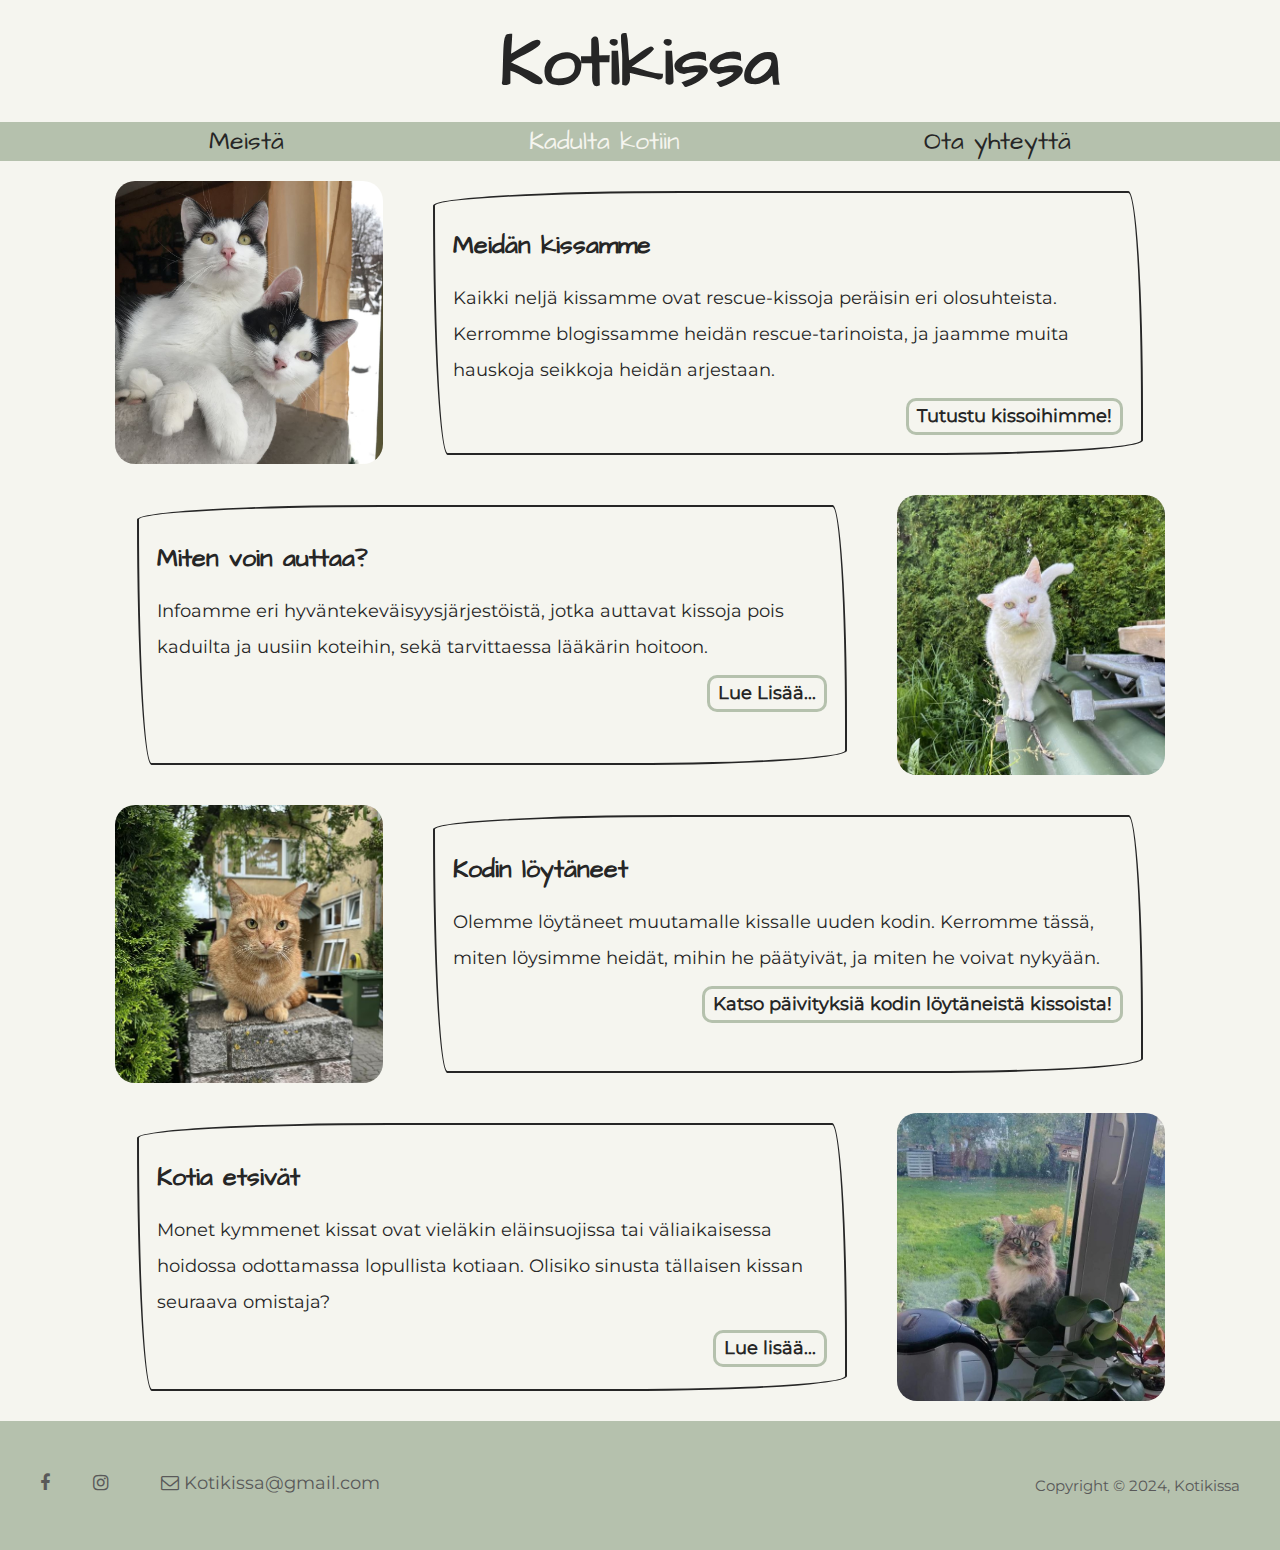
==== palvelut.html @ 1812212d "aaaaaaa" ====
<!DOCTYPE html>
<html lang="en">
<head>
    <meta charset="UTF-8">
    <meta name="viewport" content="width=device-width, initial-scale=1.0">
    <title>Kotikissa</title>
    <meta name="robots" content="noindex">
    <meta name="googlebot" content="noindex">
    <link rel="stylesheet" href="tyyli.css">
    <link rel="stylesheet" href="https://cdnjs.cloudflare.com/ajax/libs/font-awesome/4.7.0/css/font-awesome.min.css">
</head>
<body>

<header> 
    <h1><a href="index.html">Kotikissa</a></h1>
    <nav>
        <a href="index.html">Meistä</a>
        <a href="palvelut.html" id="valittu">Kadulta kotiin</a>
        <a href="yhteys.html">Ota yhteyttä</a>
    </nav>
</header>

<div class = "grid-contpalvelu" id = "palvelutsivu">
    
        <div class="grid-palvelukuva1">
            <figure>
                <img id="palvelusivu1" src = "sivustokuvat/2lehma.JPG" alt="Kaksi mustavalkoista kissaa, toinen toisen päällä, katsomassa eteenpäin, taustalla ikkuna sekä oranssit verho ja tapetti." >
            </figure>
            
        </div>

        <div class="grid-palveluteksti1">
            <h2>Meidän kissamme</h2>
            <p class="palveluteksti"> 
                Kaikki neljä kissamme ovat rescue-kissoja peräisin eri olosuhteista. Kerromme blogissamme heidän rescue-tarinoista, ja jaamme muita hauskoja seikkoja heidän arjestaan.
            </p>
            <a href = "javascript:void(0);" class = "luelisaa"> Tutustu kissoihimme! </a>
        </div>

        <div class="grid-palvelukuva2">
            <figure>
                <img id="palvelusivu2" src = "sivustokuvat/aadu.JPG" alt="Valkoinen kissa seisomassa ulkona aaltopeltien päällä ja katsomassa kameraan, taustana vihreä pensasaita." >
            </figure>
        </div>

        <div class="grid-palveluteksti2">
            <h2>Miten voin auttaa?</h2>
            <p class="palveluteksti">
                Infoamme eri hyväntekeväisyysjärjestöistä, jotka auttavat kissoja pois kaduilta ja uusiin koteihin, sekä tarvittaessa lääkärin hoitoon.
            </p>
            <a href = "javascript:void(0);" class = "luelisaa"> Lue Lisää... </a>
        </div>

        <div class="grid-palvelukuva3">
            <figure>
                <img id="palvelusivu3" src = "sivustokuvat/iips.JPG" alt="Oranssi kissa istumassa kivipylvään päällä pensasaidan vieressä, taustalla beige talo ja puun oksia." >
            </figure>
        </div>

        <div class="grid-palveluteksti3">
            <h2>Kodin löytäneet</h2>
            <p class="palveluteksti"> 
                Olemme löytäneet muutamalle kissalle uuden kodin. Kerromme tässä, miten löysimme heidät, mihin he päätyivät, ja miten he voivat nykyään.
            </p>
            <a href = "javascript:void(0);" class = "luelisaa"> Katso päivityksiä kodin löytäneistä kissoista! </a>
        </div>

        <div class="grid-palvelukuva4">
            <figure>
                <img id="palvelusivu4" src = "sivustokuvat/garaazi.JPG" alt="Pörröinen ruskea-harmaa kissa katsomassa ulkoa sisäänpäin ikkunan läpi, taustalla nurmikkoa ja puita. Ikkunan edessä vedenkeitin ja huonekasvi." >
                <figcaption></figcaption>
            </figure>
        </div>

        <div class="grid-palveluteksti4">
            <h2>Kotia etsivät</h2>
            <p class="palveluteksti"> 
                Monet kymmenet kissat ovat vieläkin eläinsuojissa tai väliaikaisessa hoidossa odottamassa lopullista kotiaan. Olisiko sinusta tällaisen kissan seuraava omistaja?
            </p>
            <a href = "javascript:void(0);" class = "luelisaa"> Lue lisää... </a>
        </div>

</div>

<footer>
    <div class = left1>
        <a href="https://www.facebook.com/"><i class="fa fa-facebook"></i></a>
        <a href="https://www.instagram.com/"><i class="fa fa-instagram"></i></a>
        
    </div>
    <div class = left2>
        <a href="mailto:kotikissa@gmail.com"><i class="fa fa-envelope-o"> <span class="gmailteksti"> Kotikissa@gmail.com</span></i></a>
    </div>
    <div class = right1>
        <p id="footerteksti">Copyright &copy; 2024, Kotikissa</p>
    </div>
</footer>

</body>
</html>
---- tyyli.css ----
/* BODY, OTSIKOT, FONTIT */

@font-face {
    font-family: otsikot;
    src: url(ArchitectsDaughter-Regular.ttf);
}
@font-face {
    font-family: leipäteksti;
    src: url(static/Montserrat-Regular.ttf);
}

body {
    font-family: leipäteksti, sans-serif;
    font-size: 18px;
    margin: 0px;
    color: #262626;
    background: #F5F5EF;
}

h1 {
    font-family: otsikot, sans-serif;
    font-size: 70px;
    padding-bottom: 10px;
    margin: 0px;
}

h1 a {
    color: #262626;
    text-decoration: none;
}

h2 {
    font-family: 'otsikot', sans-serif;
    font-size: 25px;
}


/* HEADER */ 

header {
    text-align: center;
    padding-top: 15px;
}
    
/* NAV bar */

nav {
    background: #B5C1AD;
    display: flex;
    justify-content: center;
    
}

nav a {
    background: #B5C1AD;
    font-family: otsikot, sans-serif;
    font-size: 25px;
    color: #262626;
    text-decoration: none;
    padding-bottom: 2px;
    padding-top: 2px;
    
}

nav a:hover {
    background: #F5F5EF;
   

}

#valittu:hover {
    color: #262626;
}

#valittu {
    color: #F5F5EF; 
     
}

/* FIGURE */

figure {
    margin: 0px;
    
}


/* GRID - index.html */

.grid-teksti1 { 
    grid-area: g1;
    padding: 25px;
    text-align: center;
   
    width:70%;
    margin:4% auto;
    border-radius: 255px 15px 225px 15px/15px 225px 15px 255px;
    padding:1em;
    line-height:1.5em;
    background:#F5F5EF;
    border:solid 2px #262626;
}

.grid-teksti2 { 
    grid-area: g2;
    padding: 25px;
    text-align: center;
    display:inline-block;
    width:70%;
    margin:4% auto;
    border-radius: 255px 15px 225px 15px/15px 225px 15px 255px;
    padding:1em;
    line-height:1.5em;
    background:#F5F5EF;
    border:solid 2px #262626;
}

.grid-kuva1 { grid-area: g3; }
.grid-kuva2 { grid-area: g4; }

.grid-container {
    display: grid;
    column-gap: 0px;
    row-gap: 0px;
    padding: 0px;
}

.paateksti {
    margin-bottom: 0px;
    line-height: 2;
}


/* GRID - palvelut.html */

.grid-contpalvelu {
    display: grid;
    column-gap: 10px;
    row-gap: 10px;
    padding: 10px;
}

.grid-palvelukuva1 { grid-area: gp1; }
.grid-palvelukuva2 { grid-area: gp2; }
.grid-palvelukuva3 { grid-area: gp3; }
.grid-palvelukuva4 { grid-area: gp4; }

.grid-palveluteksti1 {
    grid-area: gp5;
    padding: 25px;
    border-radius: 255px 15px 225px 15px/15px 225px 15px 255px;
    padding:1em;
    line-height:1.5em;
    background:#F5F5EF;
    border:solid 2px #262626;

}

.grid-palveluteksti2 {
    grid-area: gp6;
    padding: 25px;
    text-align: left;
    border-radius: 255px 15px 225px 15px/15px 225px 15px 255px;
    padding:1em;
    line-height:1.5em;
    background:#F5F5EF;
    border:solid 2px #262626;
}

.grid-palveluteksti3 {
    grid-area: gp7;
    padding: 25px;
    border-radius: 255px 15px 225px 15px/15px 225px 15px 255px;
    padding:1em;
    line-height:1.5em;
    background:#F5F5EF;
    border:solid 2px #262626;
}

.grid-palveluteksti4 {
    grid-area: gp8;
    padding: 25px;
    text-align: left;
    border-radius: 255px 15px 225px 15px/15px 225px 15px 255px;
    padding:1em;
    line-height:1.5em;
    background:#F5F5EF;
    border:solid 2px #262626;
}

.palveluteksti {
    margin-bottom: 0px;
    line-height: 2;
} 


  /* ASETTELU - yhteys.html */


.yhteyssivusisalto {
    border-radius: 255px 15px 225px 15px/15px 225px 15px 255px;
    padding: 50px;
    padding-top: 25px;
    line-height: 1.5em;
    background: #F5F5EF;
    border: solid 2px #262626;
    text-align: center;
    line-height: 2;

}

.yhteystietolinkki {
    color: #76991F;
    font-weight: bold;
    text-decoration: none;
}

.yhteystietolinkki:hover {
    text-decoration: underline;
}
  

/* CTA (etusivu ja palvelutsivu) */

.tutustupalveluun {
    color: #262626;
    font-weight: bold;
    text-decoration: none;
    display: inline-block;
    background: #F5F5EF;
    padding: 8px;
    padding-bottom: 2px;
    padding-top: 2px;
    margin-top: 10px;
    border: 3px solid;
    border-radius: 10px;
    border-color: #B5C1AD;
}

.tutustupalveluun:hover {
    box-shadow: 0px 0px 5px 0px #7f7f7f;
}

.luelisaa {
    margin-top: 10px;
    color: #262626;
    font-weight: bold;
    text-decoration: none;
    background: #F5F5EF;
    padding: 8px;
    padding-bottom: 2px;
    padding-top: 2px;
    border: 3px solid;
    border-radius: 10px;
    border-color: #B5C1AD;
    float: right;
}

.luelisaa:hover {
    box-shadow: 0px 0px 5px 0px #7f7f7f;
}


 /* FOOTER */

 footer {
    background-color: #B5C1AD;
    margin-bottom: 0px;
    padding: 20px;
    display: flex;

    
}

#footerteksti {
    text-align: right;
    padding: 20px;
    color: #595959;
    font-size: 15px;
}


 /* ICONS - footer */

.fa {
    color: #595959;
    padding: 10px;
    width: 20px;
    text-align: center;
    text-decoration: none;
    margin: 5px 5px;
    border-radius: 10%;
}
  
.fa:hover {
    opacity: 0.4;
}
  
.fa-facebook {
    color: #595959;

}

.fa-instagram {
    color: #595959;
    
}

.gmailteksti {
    font-family: leipäteksti, sans-serif;
}

.fa-envelope-o {
    color: #595959;
    width: 230px;
}


  /* MOBIILIKOKO */

  @media (max-width: 600px) {

    nav {
        flex-direction: column;
        text-align: center;
    }


    #paasivu {
        grid-template-columns: 1fr;
        grid-template-areas:
            'g3'
            'g1'
            'g4'
            'g2';
        margin-bottom: 0px;
    }

    #etusivueka {
        width: 100%;
        height: auto;
        margin: 0px;
    }
    
    #etusivutoka {
        width: 60%;
        height: auto;
        display: block;
        margin: 0 auto;
     
    }

    #palvelutsivu {
        grid-template-columns: 1fr;
        grid-template-areas:
        'gp1'
        'gp5'
        'gp2'
        'gp6'
        'gp3'
        'gp7'
        'gp4'
        'gp8';
        margin-bottom: 0px;
    }

    #palvelusivu1 {
        width: 60%;
        height: auto;
        display: block;
        margin: 0 auto;
        border-radius:30px;
    }
    #palvelusivu2 {
        width: 60%;
        height: auto;
        display: block;
        margin: 0 auto;
        border-radius:30px;
    }
    #palvelusivu3 {
        width: 60%;
        height: auto;
        display: block;
        margin: 0 auto;
        border-radius:30px;
    }
    #palvelusivu4 {
        width: 60%;
        height: auto;
        display: block;
        margin: 0 auto;
        border-radius:30px;
    }

    .grid-palveluteksti1 {
        display: block;
        margin: 0 auto;
        width: 70%;
    }

    .grid-palveluteksti2 {
        display: block;
        margin: 0 auto;
        width: 70%;
    }

    .grid-palveluteksti3 {
        display: block;
        margin: 0 auto;
        width: 70%;
    }

    .grid-palveluteksti4 {
        display: block;
        margin: 0 auto;
        width: 70%;
    }

    .yhteyssivusisalto {
        margin: 6%;
    }

    footer {
        flex-direction: column;
        align-items: center;
    }

    .fa {
        margin-top: 25px;
    }

  }

  /* TABLETTIKOKO */

  @media screen and (min-width: 600px) {

    nav {
        flex-direction: column;
    }

    #paasivu {
        grid-template-columns: 1fr;
        grid-template-areas:
            'g3'
            'g1'
            'g4'
            'g2';
        margin-bottom: 0px;
    }

    #etusivueka {
        width: 100%;
        height: auto;
        margin: 0px;
    
    }
    
    #etusivutoka {
        width: 40%;
        height: auto;
        display: block;
        margin: 0 auto;
    }


    #palvelutsivu {
        grid-template-columns: 1fr;
        grid-template-areas:
        'gp1'
        'gp5'
        'gp2'
        'gp6'
        'gp3'
        'gp7'
        'gp4'
        'gp8';
        margin-bottom: 0px;     
    }

    #palvelusivu1 {
        width: 30%;
        height: auto;
        display: block;
        margin: 0 auto;
        border-radius:30px;
    }
    #palvelusivu2 {
        width: 30%;
        height: auto;
        display: block;
        margin: 0 auto;
        border-radius:30px;
    }
    #palvelusivu3 {
        width: 30%;
        height: auto;
        display: block;
        margin: 0 auto;
        border-radius:30px;
    }
    #palvelusivu4 {
        width: 30%;
        height: auto;
        display: block;
        margin: 0 auto;
        border-radius:30px;
    }

    .grid-palveluteksti1 {
        display: block;
        margin: 0 auto;
        width: 60%;
    }

    .grid-palveluteksti2 {
        display: block;
        margin: 0 auto;
        width: 60%;
    }

    .grid-palveluteksti3 {
        display: block;
        margin: 0 auto;
        width: 60%;
    }

    .grid-palveluteksti4 {
        display: block;
        margin: 0 auto;
        width: 60%;
    }

    .yhteyssivusisalto {
        margin: 6%;
    }

    footer {
        flex-direction: column;
        align-items: center;
    }

    .fa {
        margin-top: 25px;
    }

  
  }

  /* KONEKOKO */

  @media screen and (min-width: 1200px) {

    nav {
        flex-direction: row;
    }

    nav a {
        padding-left: 20px;
        padding-right: 20px;
        margin-left: 8%;
        margin-right: 8%;
        
    }

    #paasivu {
        grid-template-columns: 2fr 1fr;
        grid-template-areas:
            'g3 g1'
            'g2 g4';
        margin-bottom: 0px;
    }

    #etusivueka {
        width: 100%;
        height: auto;
        margin: 0px;
    
    }
    
    #etusivutoka {
        width: 100%;
        height: auto;
        margin: 0px;
    }

    #palvelutsivu {
        grid-template-columns: 1fr 1fr 1fr;
        grid-template-areas:
        'gp1 gp5 gp5'
        'gp6 gp6 gp2'
        'gp3 gp7 gp7'
        'gp8 gp8 gp4';
        margin-bottom: 0px;
    }

    #palvelusivu1 {
        width: 65%;
        height: auto;
        padding: 10px;
        float: right;
        margin-right: 30px;
        border-radius:30px;
    }

    #palvelusivu2 {
        width: 65%;
        height: auto;
        padding: 10px;
        float: left;
        margin-left: 30px;
        border-radius:30px;
    }

    #palvelusivu3 {
        width: 65%;
        height: auto;
        padding: 10px;
        float: right;
        margin-right: 30px;
        border-radius:30px;
    }

    #palvelusivu4 {
        width: 65%;
        height: auto;
        padding: 10px;
        float: left;
        margin-left: 30px;
        border-radius:30px;
    }

    .grid-palveluteksti1 {
        width: 80%;
        margin-left: 0px;
        margin-top: 20px;
        margin-bottom: 20px;
    }

    .grid-palveluteksti2 {
        width: 80%;
        margin-right: 0px;
        margin-left: auto;
        margin-top: 20px;
        margin-bottom: 20px;
    }
    
    .grid-palveluteksti3 {
        width: 80%;
        margin-left: 0px;
        margin-top: 20px;
        margin-bottom: 20px;
    }
    
    .grid-palveluteksti4 {
        width: 80%;
        margin-right: 0px;
        margin-left: auto;
        margin-top: 20px;
        margin-bottom: 20px;
    }

    .yhteyssivusisalto {
        margin: 3%;
    }

    footer {
        flex-direction: row;
        justify-content: space-between;
    }

    .fa {
        margin-top: 0px;
    }

    .left1, .left2 {
        margin-right: 15px;
    }
    .right1 {
        margin-left: auto;
    }
  }
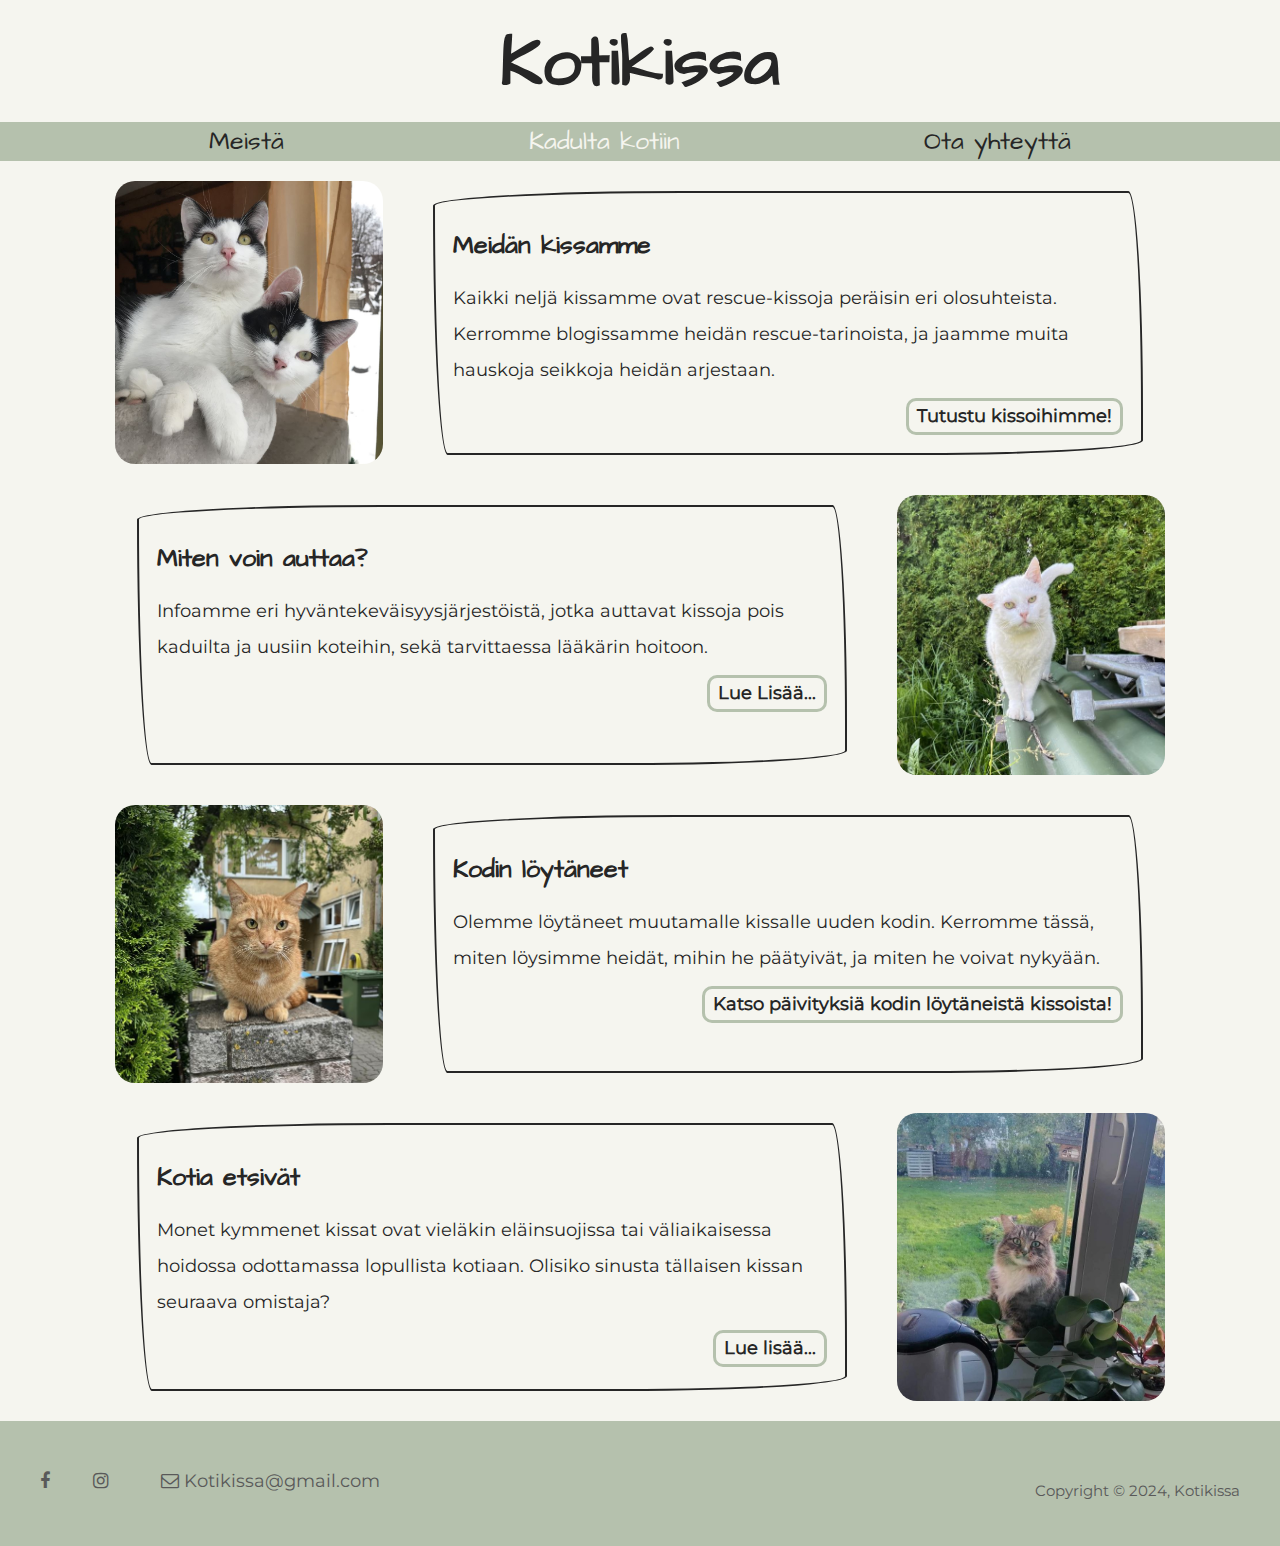
==== commit 578dc380: "mm" ====
--- a/palvelut.html
+++ b/palvelut.html
@@ -24,14 +24,14 @@
     
         <div class="grid-palvelukuva1">
             <figure>
-                <img id="palvelusivu1" src = "sivustokuvat/2lehma.JPG" alt="Kaksi mustavalkoista kissaa, toinen toisen päällä, katsomassa eteenpäin, taustalla ikkuna sekä oranssit verho ja tapetti." >
+                <img id="palvelusivu-kuva1" src = "sivustokuvat/2lehma.JPG" alt="Kaksi mustavalkoista kissaa, toinen toisen päällä, katsomassa eteenpäin, taustalla ikkuna sekä oranssit verho ja tapetti." >
             </figure>
             
         </div>
 
         <div class="grid-palveluteksti1">
             <h2>Meidän kissamme</h2>
-            <p class="palveluteksti"> 
+            <p> 
                 Kaikki neljä kissamme ovat rescue-kissoja peräisin eri olosuhteista. Kerromme blogissamme heidän rescue-tarinoista, ja jaamme muita hauskoja seikkoja heidän arjestaan.
             </p>
             <a href = "javascript:void(0);" class = "luelisaa"> Tutustu kissoihimme! </a>
@@ -39,13 +39,13 @@
 
         <div class="grid-palvelukuva2">
             <figure>
-                <img id="palvelusivu2" src = "sivustokuvat/aadu.JPG" alt="Valkoinen kissa seisomassa ulkona aaltopeltien päällä ja katsomassa kameraan, taustana vihreä pensasaita." >
+                <img id="palvelusivu-kuva2" src = "sivustokuvat/aadu.JPG" alt="Valkoinen kissa seisomassa ulkona aaltopeltien päällä ja katsomassa kameraan, taustana vihreä pensasaita." >
             </figure>
         </div>
 
         <div class="grid-palveluteksti2">
             <h2>Miten voin auttaa?</h2>
-            <p class="palveluteksti">
+            <p>
                 Infoamme eri hyväntekeväisyysjärjestöistä, jotka auttavat kissoja pois kaduilta ja uusiin koteihin, sekä tarvittaessa lääkärin hoitoon.
             </p>
             <a href = "javascript:void(0);" class = "luelisaa"> Lue Lisää... </a>
@@ -53,13 +53,13 @@
 
         <div class="grid-palvelukuva3">
             <figure>
-                <img id="palvelusivu3" src = "sivustokuvat/iips.JPG" alt="Oranssi kissa istumassa kivipylvään päällä pensasaidan vieressä, taustalla beige talo ja puun oksia." >
+                <img id="palvelusivu-kuva3" src = "sivustokuvat/iips.JPG" alt="Oranssi kissa istumassa kivipylvään päällä pensasaidan vieressä, taustalla beige talo ja puun oksia." >
             </figure>
         </div>
 
         <div class="grid-palveluteksti3">
             <h2>Kodin löytäneet</h2>
-            <p class="palveluteksti"> 
+            <p> 
                 Olemme löytäneet muutamalle kissalle uuden kodin. Kerromme tässä, miten löysimme heidät, mihin he päätyivät, ja miten he voivat nykyään.
             </p>
             <a href = "javascript:void(0);" class = "luelisaa"> Katso päivityksiä kodin löytäneistä kissoista! </a>
@@ -67,14 +67,13 @@
 
         <div class="grid-palvelukuva4">
             <figure>
-                <img id="palvelusivu4" src = "sivustokuvat/garaazi.JPG" alt="Pörröinen ruskea-harmaa kissa katsomassa ulkoa sisäänpäin ikkunan läpi, taustalla nurmikkoa ja puita. Ikkunan edessä vedenkeitin ja huonekasvi." >
-                <figcaption></figcaption>
+                <img id="palvelusivu-kuva4" src = "sivustokuvat/garaazi.JPG" alt="Pörröinen ruskea-harmaa kissa katsomassa ulkoa sisäänpäin ikkunan läpi, taustalla nurmikkoa ja puita. Ikkunan edessä vedenkeitin ja huonekasvi." >
             </figure>
         </div>
 
         <div class="grid-palveluteksti4">
             <h2>Kotia etsivät</h2>
-            <p class="palveluteksti"> 
+            <p> 
                 Monet kymmenet kissat ovat vieläkin eläinsuojissa tai väliaikaisessa hoidossa odottamassa lopullista kotiaan. Olisiko sinusta tällaisen kissan seuraava omistaja?
             </p>
             <a href = "javascript:void(0);" class = "luelisaa"> Lue lisää... </a>
--- a/tyyli.css
+++ b/tyyli.css
@@ -1,6 +1,6 @@
 
 
-/* BODY, OTSIKOT, FONTIT */
+/* BODY, FONTIT, fonttikoot */
 
 @font-face {
     font-family: otsikot;
@@ -36,6 +36,11 @@
     font-size: 25px;
 }
 
+p {
+    margin-bottom: 0px;
+    line-height: 2;
+} 
+
 
 /* HEADER */ 
 
@@ -44,7 +49,7 @@
     padding-top: 15px;
 }
     
-/* NAV bar */
+/* NAV bar - päävalikko */
 
 nav {
     background: #B5C1AD;
@@ -89,33 +94,21 @@
 
 /* GRID - index.html */
 
-.grid-teksti1 { 
-    grid-area: g1;
+.grid-teksti1 { grid-area: g1; }
+.grid-teksti2 { grid-area: g2; }
+
+.grid-teksti1, .grid-teksti2 {
     padding: 25px;
     text-align: center;
-   
     width:70%;
     margin:4% auto;
     border-radius: 255px 15px 225px 15px/15px 225px 15px 255px;
     padding:1em;
     line-height:1.5em;
     background:#F5F5EF;
-    border:solid 2px #262626;
-}
-
-.grid-teksti2 { 
-    grid-area: g2;
-    padding: 25px;
-    text-align: center;
-    display:inline-block;
-    width:70%;
-    margin:4% auto;
-    border-radius: 255px 15px 225px 15px/15px 225px 15px 255px;
-    padding:1em;
-    line-height:1.5em;
-    background:#F5F5EF;
-    border:solid 2px #262626;
-}
+    border:solid 2px #262626;   
+}
+
 
 .grid-kuva1 { grid-area: g3; }
 .grid-kuva2 { grid-area: g4; }
@@ -125,11 +118,6 @@
     column-gap: 0px;
     row-gap: 0px;
     padding: 0px;
-}
-
-.paateksti {
-    margin-bottom: 0px;
-    line-height: 2;
 }
 
 
@@ -190,11 +178,6 @@
     border:solid 2px #262626;
 }
 
-.palveluteksti {
-    margin-bottom: 0px;
-    line-height: 2;
-} 
-
 
   /* ASETTELU - yhteys.html */
 
@@ -211,6 +194,9 @@
 
 }
 
+
+/* yhteys.html - linkit */
+
 .yhteystietolinkki {
     color: #76991F;
     font-weight: bold;
@@ -219,6 +205,10 @@
 
 .yhteystietolinkki:hover {
     text-decoration: underline;
+}
+
+.yhteystietolinkki:active {
+    color: #262626;
 }
   
 
@@ -243,6 +233,11 @@
     box-shadow: 0px 0px 5px 0px #7f7f7f;
 }
 
+.tutustupalveluun:active {
+    transform: translateY(2px);
+    box-shadow: none;
+}
+
 .luelisaa {
     margin-top: 10px;
     color: #262626;
@@ -262,6 +257,10 @@
     box-shadow: 0px 0px 5px 0px #7f7f7f;
 }
 
+.luelisaa:active{
+    transform: translateY(2px);
+    box-shadow: none;
+}
 
  /* FOOTER */
 
@@ -318,7 +317,7 @@
 }
 
 
-  /* MOBIILIKOKO */
+  /* ------ MOBIILIKOKO ------ */
 
   @media (max-width: 600px) {
 
@@ -327,8 +326,8 @@
         text-align: center;
     }
 
-
-    #paasivu {
+  /* MOBIILIKOKO - etusivun asettelu*/
+    #etusivu {
         grid-template-columns: 1fr;
         grid-template-areas:
             'g3'
@@ -338,20 +337,20 @@
         margin-bottom: 0px;
     }
 
-    #etusivueka {
+    #etusivukuva1 {
         width: 100%;
         height: auto;
         margin: 0px;
     }
     
-    #etusivutoka {
+    #etusivukuva2 {
         width: 60%;
         height: auto;
         display: block;
         margin: 0 auto;
-     
-    }
-
+    }
+
+  /* MOBIILIKOKO - palvelutsivun asettelu*/
     #palvelutsivu {
         grid-template-columns: 1fr;
         grid-template-areas:
@@ -366,63 +365,27 @@
         margin-bottom: 0px;
     }
 
-    #palvelusivu1 {
+    #palvelusivu-kuva1, #palvelusivu-kuva2, #palvelusivu-kuva3, #palvelusivu-kuva4 {
         width: 60%;
         height: auto;
         display: block;
         margin: 0 auto;
         border-radius:30px;
     }
-    #palvelusivu2 {
-        width: 60%;
-        height: auto;
-        display: block;
-        margin: 0 auto;
-        border-radius:30px;
-    }
-    #palvelusivu3 {
-        width: 60%;
-        height: auto;
-        display: block;
-        margin: 0 auto;
-        border-radius:30px;
-    }
-    #palvelusivu4 {
-        width: 60%;
-        height: auto;
-        display: block;
-        margin: 0 auto;
-        border-radius:30px;
-    }
-
-    .grid-palveluteksti1 {
+ 
+
+    .grid-palveluteksti1, .grid-palveluteksti2, .grid-palveluteksti3, .grid-palveluteksti4 {
         display: block;
         margin: 0 auto;
         width: 70%;
     }
 
-    .grid-palveluteksti2 {
-        display: block;
-        margin: 0 auto;
-        width: 70%;
-    }
-
-    .grid-palveluteksti3 {
-        display: block;
-        margin: 0 auto;
-        width: 70%;
-    }
-
-    .grid-palveluteksti4 {
-        display: block;
-        margin: 0 auto;
-        width: 70%;
-    }
-
+  /* MOBIILIKOKO - yhteystietosivu asettelu */
     .yhteyssivusisalto {
         margin: 6%;
     }
 
+  /* MOBIILIKOKO - footerin ja logojen asettelu */
     footer {
         flex-direction: column;
         align-items: center;
@@ -434,7 +397,8 @@
 
   }
 
-  /* TABLETTIKOKO */
+
+  /* ------ TABLETTIKOKO ------ */
 
   @media screen and (min-width: 600px) {
 
@@ -442,7 +406,8 @@
         flex-direction: column;
     }
 
-    #paasivu {
+  /* TABLETTIKOKO - etusivun asettelu */
+    #etusivu {
         grid-template-columns: 1fr;
         grid-template-areas:
             'g3'
@@ -452,21 +417,21 @@
         margin-bottom: 0px;
     }
 
-    #etusivueka {
+    #etusivukuva1 {
         width: 100%;
         height: auto;
         margin: 0px;
     
     }
     
-    #etusivutoka {
+    #etusivukuva2 {
         width: 40%;
         height: auto;
         display: block;
         margin: 0 auto;
     }
 
-
+  /* TABLETTIKOKO - palvelut sivun asettelu */
     #palvelutsivu {
         grid-template-columns: 1fr;
         grid-template-areas:
@@ -481,63 +446,26 @@
         margin-bottom: 0px;     
     }
 
-    #palvelusivu1 {
+    #palvelusivu-kuva1, #palvelusivu-kuva2, #palvelusivu-kuva3, #palvelusivu-kuva4 {
         width: 30%;
         height: auto;
         display: block;
         margin: 0 auto;
         border-radius:30px;
     }
-    #palvelusivu2 {
-        width: 30%;
-        height: auto;
-        display: block;
-        margin: 0 auto;
-        border-radius:30px;
-    }
-    #palvelusivu3 {
-        width: 30%;
-        height: auto;
-        display: block;
-        margin: 0 auto;
-        border-radius:30px;
-    }
-    #palvelusivu4 {
-        width: 30%;
-        height: auto;
-        display: block;
-        margin: 0 auto;
-        border-radius:30px;
-    }
-
-    .grid-palveluteksti1 {
+
+    .grid-palveluteksti1, .grid-palveluteksti2, .grid-palveluteksti3, .grid-palveluteksti4 {
         display: block;
         margin: 0 auto;
         width: 60%;
     }
 
-    .grid-palveluteksti2 {
-        display: block;
-        margin: 0 auto;
-        width: 60%;
-    }
-
-    .grid-palveluteksti3 {
-        display: block;
-        margin: 0 auto;
-        width: 60%;
-    }
-
-    .grid-palveluteksti4 {
-        display: block;
-        margin: 0 auto;
-        width: 60%;
-    }
-
+  /* TABLETTIKOKO - yhteystietosivu asettelu */
     .yhteyssivusisalto {
         margin: 6%;
     }
 
+  /* TABLETTIKOKO - footerin ja logojen asettelu */
     footer {
         flex-direction: column;
         align-items: center;
@@ -550,10 +478,11 @@
   
   }
 
-  /* KONEKOKO */
+  /* ------ KONEKOKO ------ */
 
   @media screen and (min-width: 1200px) {
 
+ /* KONEKOKO - Nav bar - päävalikko */
     nav {
         flex-direction: row;
     }
@@ -566,7 +495,8 @@
         
     }
 
-    #paasivu {
+  /* KONEKOKO - etusivun asettelu */
+    #etusivu {
         grid-template-columns: 2fr 1fr;
         grid-template-areas:
             'g3 g1'
@@ -574,19 +504,20 @@
         margin-bottom: 0px;
     }
 
-    #etusivueka {
+    #etusivukuva1 {
         width: 100%;
         height: auto;
         margin: 0px;
     
     }
     
-    #etusivutoka {
+    #etusivukuva2 {
         width: 100%;
         height: auto;
         margin: 0px;
     }
 
+  /* KONEKOKO - palvelutsivun asettelu */
     #palvelutsivu {
         grid-template-columns: 1fr 1fr 1fr;
         grid-template-areas:
@@ -597,7 +528,7 @@
         margin-bottom: 0px;
     }
 
-    #palvelusivu1 {
+    #palvelusivu-kuva1, #palvelusivu-kuva3 {
         width: 65%;
         height: auto;
         padding: 10px;
@@ -606,7 +537,7 @@
         border-radius:30px;
     }
 
-    #palvelusivu2 {
+    #palvelusivu-kuva2, #palvelusivu-kuva4 {
         width: 65%;
         height: auto;
         padding: 10px;
@@ -615,58 +546,27 @@
         border-radius:30px;
     }
 
-    #palvelusivu3 {
-        width: 65%;
-        height: auto;
-        padding: 10px;
-        float: right;
-        margin-right: 30px;
-        border-radius:30px;
-    }
-
-    #palvelusivu4 {
-        width: 65%;
-        height: auto;
-        padding: 10px;
-        float: left;
-        margin-left: 30px;
-        border-radius:30px;
-    }
-
-    .grid-palveluteksti1 {
+    .grid-palveluteksti1, .grid-palveluteksti3 {
         width: 80%;
         margin-left: 0px;
         margin-top: 20px;
         margin-bottom: 20px;
     }
 
-    .grid-palveluteksti2 {
+    .grid-palveluteksti2, .grid-palveluteksti4 {
         width: 80%;
         margin-right: 0px;
         margin-left: auto;
         margin-top: 20px;
         margin-bottom: 20px;
     }
-    
-    .grid-palveluteksti3 {
-        width: 80%;
-        margin-left: 0px;
-        margin-top: 20px;
-        margin-bottom: 20px;
-    }
-    
-    .grid-palveluteksti4 {
-        width: 80%;
-        margin-right: 0px;
-        margin-left: auto;
-        margin-top: 20px;
-        margin-bottom: 20px;
-    }
-
+
+  /* KONEKOKO - yhteystietosivun asettelu */
     .yhteyssivusisalto {
         margin: 3%;
     }
 
+  /* KONEKOKO - footer ja logojen asettelu */
     footer {
         flex-direction: row;
         justify-content: space-between;
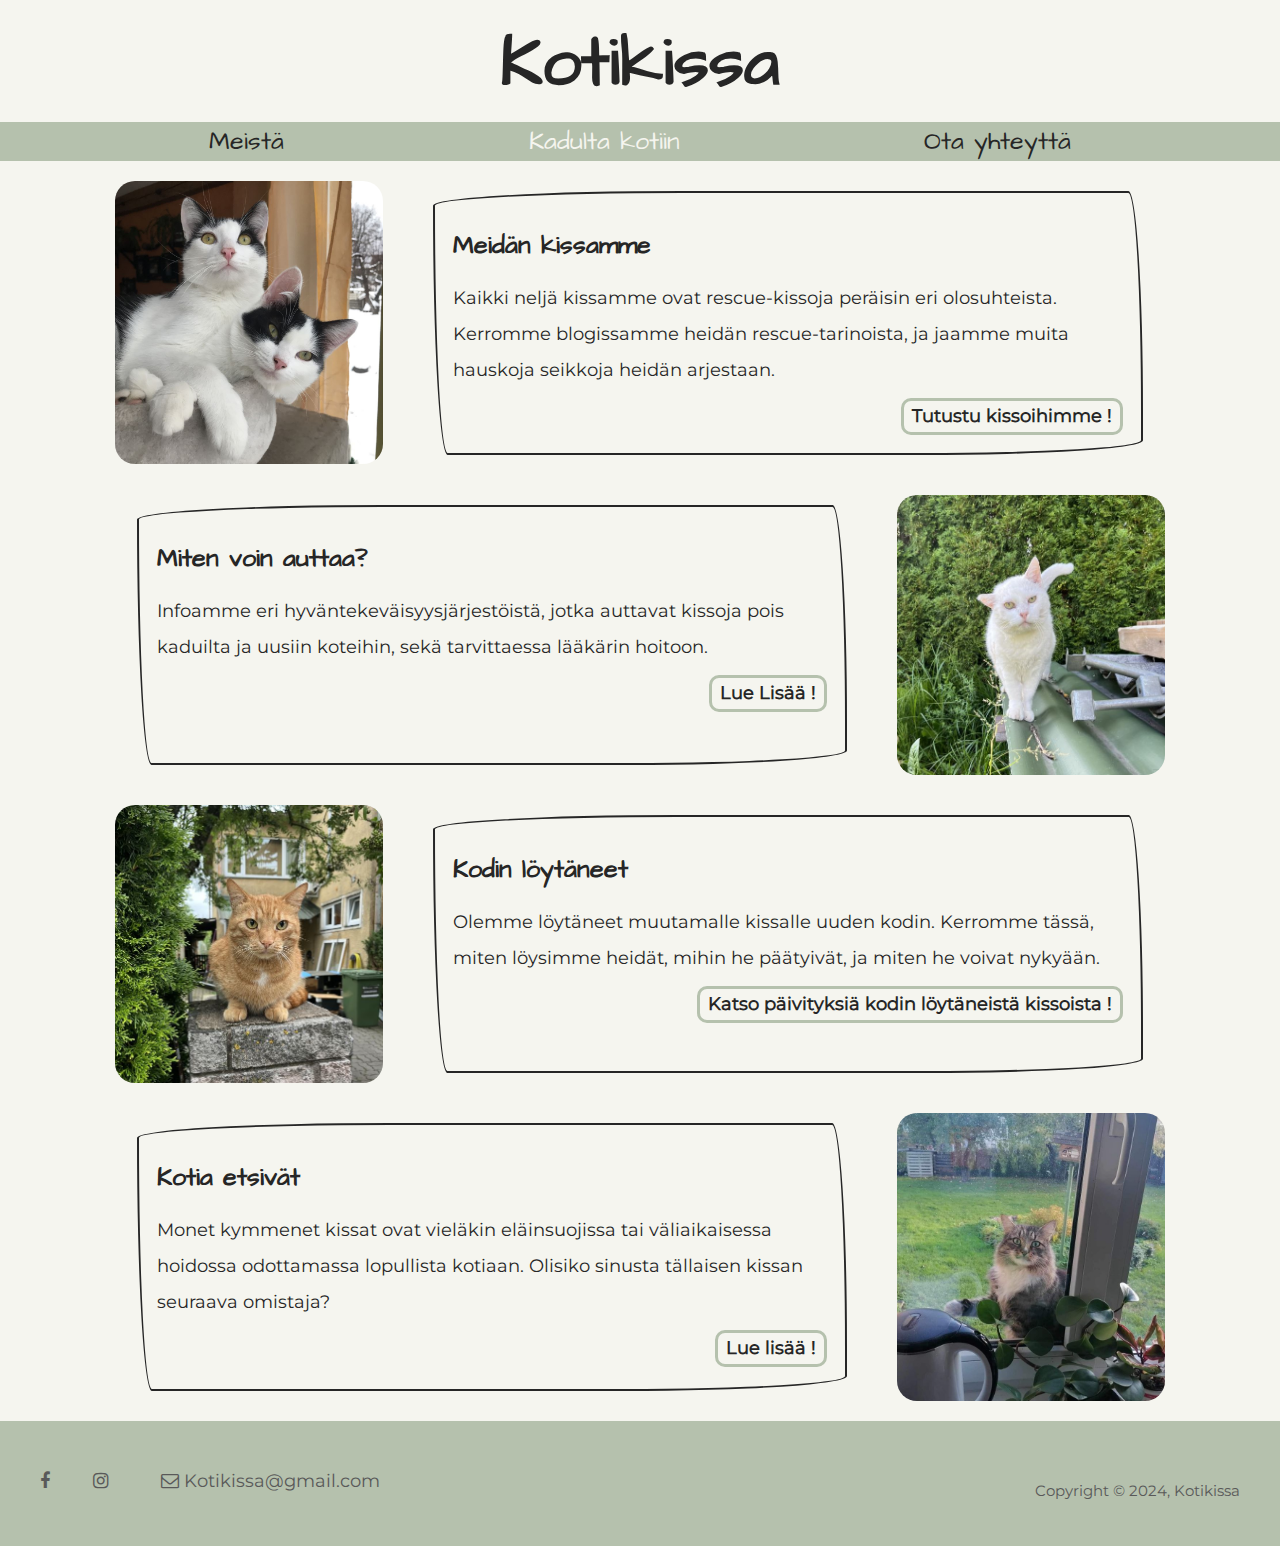
==== commit 6e3e3bfd: "b" ====
--- a/palvelut.html
+++ b/palvelut.html
@@ -3,7 +3,7 @@
 <head>
     <meta charset="UTF-8">
     <meta name="viewport" content="width=device-width, initial-scale=1.0">
-    <title>Kotikissa</title>
+    <title>Kotikissa - palvelumme</title>
     <meta name="robots" content="noindex">
     <meta name="googlebot" content="noindex">
     <link rel="stylesheet" href="tyyli.css">
@@ -24,7 +24,7 @@
     
         <div class="grid-palvelukuva1">
             <figure>
-                <img id="palvelusivu-kuva1" src = "sivustokuvat/2lehma.JPG" alt="Kaksi mustavalkoista kissaa, toinen toisen päällä, katsomassa eteenpäin, taustalla ikkuna sekä oranssit verho ja tapetti." >
+                <img id="palvelusivu-kuva1" src = "sivustokuvat/2lehma.JPG" alt="Kaksi mustavalkoista kissaa, toinen toisen päällä, katsomassa eteenpäin. Taustalla ikkuna sekä oranssit verho ja tapetti." >
             </figure>
             
         </div>
@@ -34,7 +34,7 @@
             <p> 
                 Kaikki neljä kissamme ovat rescue-kissoja peräisin eri olosuhteista. Kerromme blogissamme heidän rescue-tarinoista, ja jaamme muita hauskoja seikkoja heidän arjestaan.
             </p>
-            <a href = "javascript:void(0);" class = "luelisaa"> Tutustu kissoihimme! </a>
+            <a href = "javascript:void(0);" class = "luelisaa"> Tutustu kissoihimme ! </a>
         </div>
 
         <div class="grid-palvelukuva2">
@@ -48,7 +48,7 @@
             <p>
                 Infoamme eri hyväntekeväisyysjärjestöistä, jotka auttavat kissoja pois kaduilta ja uusiin koteihin, sekä tarvittaessa lääkärin hoitoon.
             </p>
-            <a href = "javascript:void(0);" class = "luelisaa"> Lue Lisää... </a>
+            <a href = "javascript:void(0);" class = "luelisaa"> Lue Lisää ! </a>
         </div>
 
         <div class="grid-palvelukuva3">
@@ -62,7 +62,7 @@
             <p> 
                 Olemme löytäneet muutamalle kissalle uuden kodin. Kerromme tässä, miten löysimme heidät, mihin he päätyivät, ja miten he voivat nykyään.
             </p>
-            <a href = "javascript:void(0);" class = "luelisaa"> Katso päivityksiä kodin löytäneistä kissoista! </a>
+            <a href = "javascript:void(0);" class = "luelisaa"> Katso päivityksiä kodin löytäneistä kissoista ! </a>
         </div>
 
         <div class="grid-palvelukuva4">
@@ -76,7 +76,7 @@
             <p> 
                 Monet kymmenet kissat ovat vieläkin eläinsuojissa tai väliaikaisessa hoidossa odottamassa lopullista kotiaan. Olisiko sinusta tällaisen kissan seuraava omistaja?
             </p>
-            <a href = "javascript:void(0);" class = "luelisaa"> Lue lisää... </a>
+            <a href = "javascript:void(0);" class = "luelisaa"> Lue lisää ! </a>
         </div>
 
 </div>
--- a/tyyli.css
+++ b/tyyli.css
@@ -54,8 +54,7 @@
 nav {
     background: #B5C1AD;
     display: flex;
-    justify-content: center;
-    
+    justify-content: center;   
 }
 
 nav a {
@@ -65,14 +64,11 @@
     color: #262626;
     text-decoration: none;
     padding-bottom: 2px;
-    padding-top: 2px;
-    
+    padding-top: 2px;    
 }
 
 nav a:hover {
     background: #F5F5EF;
-   
-
 }
 
 #valittu:hover {
@@ -80,15 +76,13 @@
 }
 
 #valittu {
-    color: #F5F5EF; 
-     
-}
-
-/* FIGURE */
+    color: #F5F5EF;    
+}
+
+/* FIGURE - kuvat */
 
 figure {
     margin: 0px;
-    
 }
 
 
@@ -135,52 +129,22 @@
 .grid-palvelukuva3 { grid-area: gp3; }
 .grid-palvelukuva4 { grid-area: gp4; }
 
-.grid-palveluteksti1 {
-    grid-area: gp5;
+.grid-palveluteksti1 { grid-area: gp5; }
+.grid-palveluteksti2 { grid-area: gp6; }
+.grid-palveluteksti3 { grid-area: gp7; }
+.grid-palveluteksti4 { grid-area: gp8; }
+
+.grid-palveluteksti1, .grid-palveluteksti2, .grid-palveluteksti3, .grid-palveluteksti4 {
     padding: 25px;
     border-radius: 255px 15px 225px 15px/15px 225px 15px 255px;
     padding:1em;
     line-height:1.5em;
     background:#F5F5EF;
     border:solid 2px #262626;
-
-}
-
-.grid-palveluteksti2 {
-    grid-area: gp6;
-    padding: 25px;
-    text-align: left;
-    border-radius: 255px 15px 225px 15px/15px 225px 15px 255px;
-    padding:1em;
-    line-height:1.5em;
-    background:#F5F5EF;
-    border:solid 2px #262626;
-}
-
-.grid-palveluteksti3 {
-    grid-area: gp7;
-    padding: 25px;
-    border-radius: 255px 15px 225px 15px/15px 225px 15px 255px;
-    padding:1em;
-    line-height:1.5em;
-    background:#F5F5EF;
-    border:solid 2px #262626;
-}
-
-.grid-palveluteksti4 {
-    grid-area: gp8;
-    padding: 25px;
-    text-align: left;
-    border-radius: 255px 15px 225px 15px/15px 225px 15px 255px;
-    padding:1em;
-    line-height:1.5em;
-    background:#F5F5EF;
-    border:solid 2px #262626;
 }
 
 
   /* ASETTELU - yhteys.html */
-
 
 .yhteyssivusisalto {
     border-radius: 255px 15px 225px 15px/15px 225px 15px 255px;
@@ -268,9 +232,7 @@
     background-color: #B5C1AD;
     margin-bottom: 0px;
     padding: 20px;
-    display: flex;
-
-    
+    display: flex;   
 }
 
 #footerteksti {
@@ -296,15 +258,17 @@
 .fa:hover {
     opacity: 0.4;
 }
+
+.fa:active {
+    opacity: unset;
+}
   
 .fa-facebook {
     color: #595959;
-
 }
 
 .fa-instagram {
-    color: #595959;
-    
+    color: #595959;   
 }
 
 .gmailteksti {
@@ -421,7 +385,6 @@
         width: 100%;
         height: auto;
         margin: 0px;
-    
     }
     
     #etusivukuva2 {
@@ -491,8 +454,7 @@
         padding-left: 20px;
         padding-right: 20px;
         margin-left: 8%;
-        margin-right: 8%;
-        
+        margin-right: 8%;   
     }
 
   /* KONEKOKO - etusivun asettelu */
@@ -508,7 +470,6 @@
         width: 100%;
         height: auto;
         margin: 0px;
-    
     }
     
     #etusivukuva2 {
@@ -582,5 +543,6 @@
     .right1 {
         margin-left: auto;
     }
+
   }
 
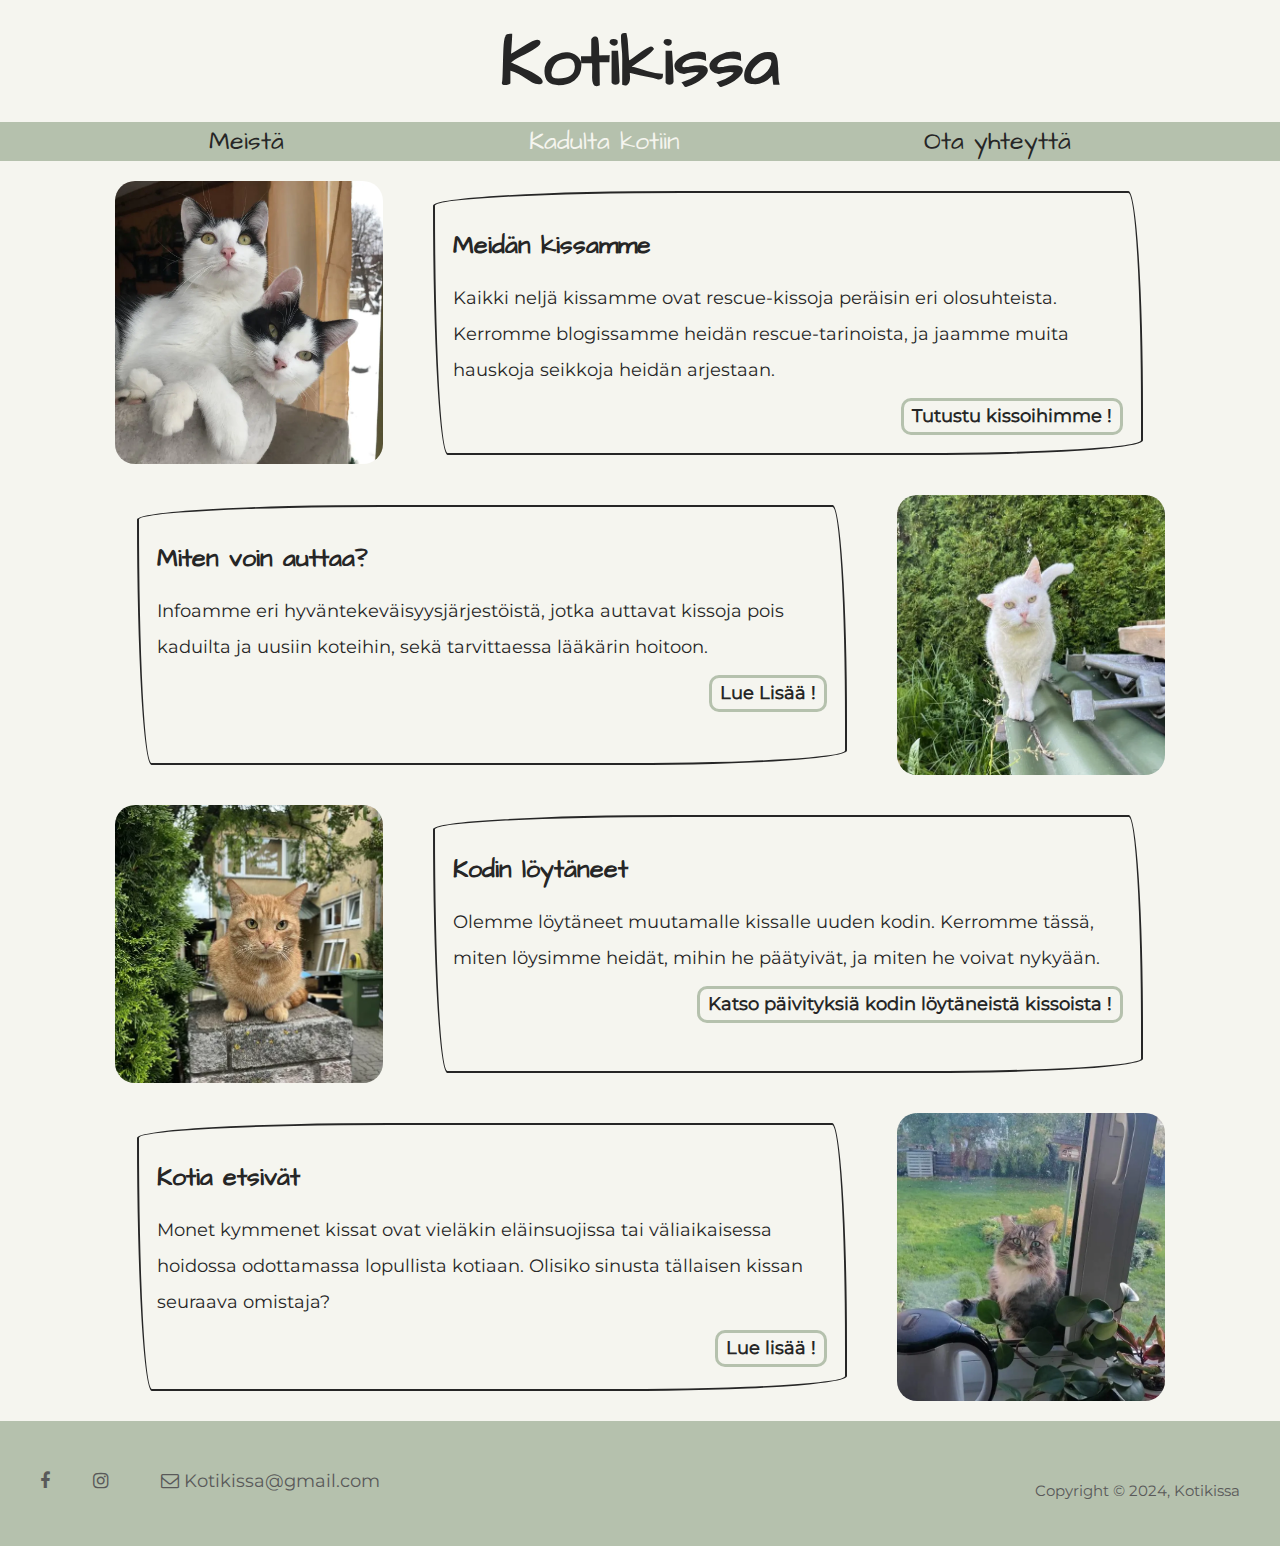
==== commit 7b2e0140: "aaa" ====
--- a/palvelut.html
+++ b/palvelut.html
@@ -24,7 +24,7 @@
     
         <div class="grid-palvelukuva1">
             <figure>
-                <img id="palvelusivu-kuva1" src = "sivustokuvat/2lehma.JPG" alt="Kaksi mustavalkoista kissaa, toinen toisen päällä, katsomassa eteenpäin. Taustalla ikkuna sekä oranssit verho ja tapetti." >
+                <img id="palvelusivu-kuva1" src = "webpkuvat/2lehma.webp" alt="Kaksi mustavalkoista kissaa, toinen toisen päällä, katsomassa eteenpäin. Taustalla ikkuna sekä oranssit verho ja tapetti." >
             </figure>
             
         </div>
@@ -39,7 +39,7 @@
 
         <div class="grid-palvelukuva2">
             <figure>
-                <img id="palvelusivu-kuva2" src = "sivustokuvat/aadu.JPG" alt="Valkoinen kissa seisomassa ulkona aaltopeltien päällä ja katsomassa kameraan, taustana vihreä pensasaita." >
+                <img id="palvelusivu-kuva2" src = "webpkuvat/aadu.webp" alt="Valkoinen kissa seisomassa ulkona aaltopeltien päällä ja katsomassa kameraan, taustana vihreä pensasaita." >
             </figure>
         </div>
 
@@ -53,7 +53,7 @@
 
         <div class="grid-palvelukuva3">
             <figure>
-                <img id="palvelusivu-kuva3" src = "sivustokuvat/iips.JPG" alt="Oranssi kissa istumassa kivipylvään päällä pensasaidan vieressä, taustalla beige talo ja puun oksia." >
+                <img id="palvelusivu-kuva3" src = "webpkuvat/iips.webp" alt="Oranssi kissa istumassa kivipylvään päällä pensasaidan vieressä, taustalla beige talo ja puun oksia." >
             </figure>
         </div>
 
@@ -67,7 +67,7 @@
 
         <div class="grid-palvelukuva4">
             <figure>
-                <img id="palvelusivu-kuva4" src = "sivustokuvat/garaazi.JPG" alt="Pörröinen ruskea-harmaa kissa katsomassa ulkoa sisäänpäin ikkunan läpi, taustalla nurmikkoa ja puita. Ikkunan edessä vedenkeitin ja huonekasvi." >
+                <img id="palvelusivu-kuva4" src = "webpkuvat/garaazi.webp" alt="Pörröinen ruskea-harmaa kissa katsomassa ulkoa sisäänpäin ikkunan läpi, taustalla nurmikkoa ja puita. Ikkunan edessä vedenkeitin ja huonekasvi." >
             </figure>
         </div>
 
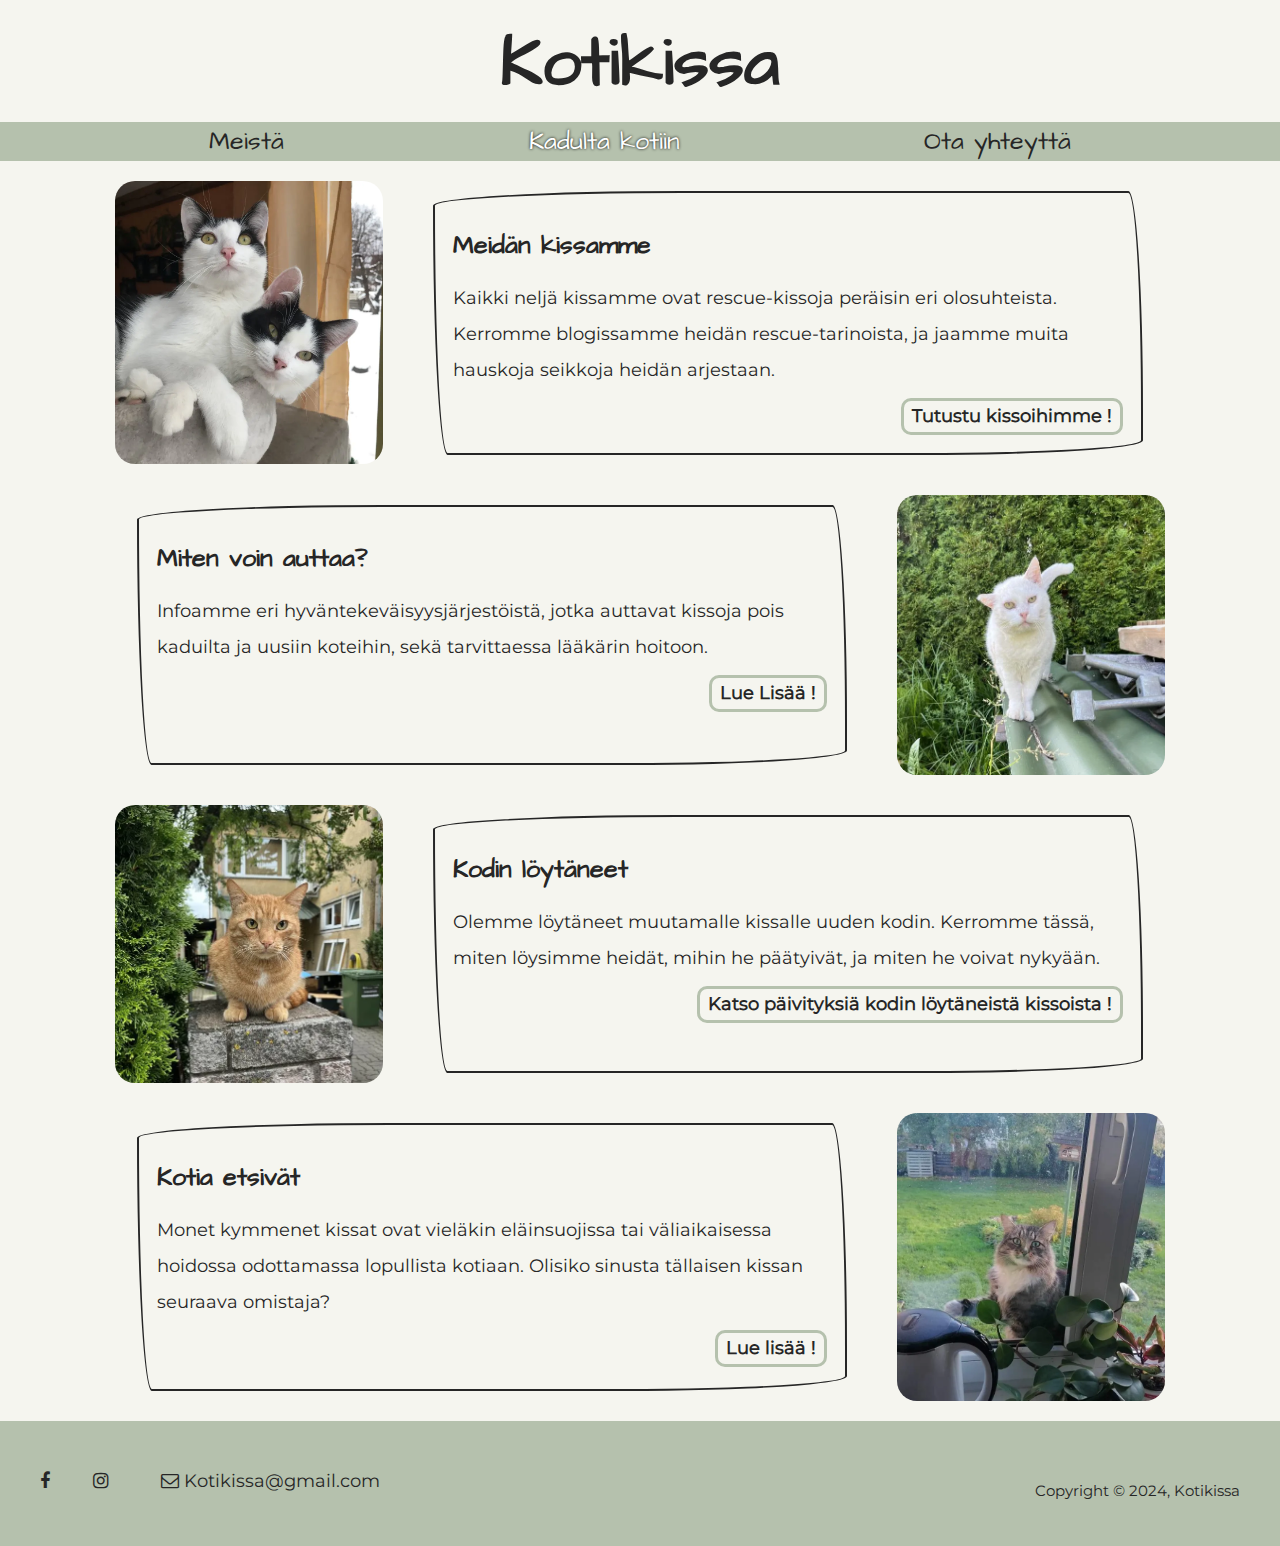
==== commit 602cbaa9: "ooo" ====
--- a/palvelut.html
+++ b/palvelut.html
@@ -83,12 +83,12 @@
 
 <footer>
     <div class = left1>
-        <a href="https://www.facebook.com/"><i class="fa fa-facebook"></i></a>
-        <a href="https://www.instagram.com/"><i class="fa fa-instagram"></i></a>
+        <a href="https://www.facebook.com/" aria-label="Facebook kirjautumissivu"><i class="fa fa-facebook"></i></a>
+        <a href="https://www.instagram.com/" aria-label="Instagram kirjautumissivu"><i class="fa fa-instagram"></i></a>
         
     </div>
     <div class = left2>
-        <a href="mailto:kotikissa@gmail.com"><i class="fa fa-envelope-o"> <span class="gmailteksti"> Kotikissa@gmail.com</span></i></a>
+        <a href="mailto:kotikissa@gmail.com" aria-label="Lähetä sähköposti Kotikissalle"><i class="fa fa-envelope-o"> <span class="gmailteksti"> Kotikissa@gmail.com</span></i></a>
     </div>
     <div class = right1>
         <p id="footerteksti">Copyright &copy; 2024, Kotikissa</p>
--- a/tyyli.css
+++ b/tyyli.css
@@ -73,10 +73,12 @@
 
 #valittu:hover {
     color: #262626;
+    text-shadow: none;
 }
 
 #valittu {
-    color: #F5F5EF;    
+    color: #ffffff;  
+    text-shadow: 0px 0px 3px #000000;
 }
 
 /* FIGURE - kuvat */
@@ -162,7 +164,7 @@
 /* yhteys.html - linkit */
 
 .yhteystietolinkki {
-    color: #76991F;
+    color: #133fcf;
     font-weight: bold;
     text-decoration: none;
 }
@@ -172,7 +174,7 @@
 }
 
 .yhteystietolinkki:active {
-    color: #262626;
+    opacity: 30%;
 }
   
 
@@ -238,7 +240,7 @@
 #footerteksti {
     text-align: right;
     padding: 20px;
-    color: #595959;
+    color: #262626;
     font-size: 15px;
 }
 
@@ -246,7 +248,7 @@
  /* ICONS - footer */
 
 .fa {
-    color: #595959;
+    color: #262626;
     padding: 10px;
     width: 20px;
     text-align: center;
@@ -263,20 +265,12 @@
     opacity: unset;
 }
   
-.fa-facebook {
-    color: #595959;
-}
-
-.fa-instagram {
-    color: #595959;   
-}
 
 .gmailteksti {
     font-family: leipäteksti, sans-serif;
 }
 
 .fa-envelope-o {
-    color: #595959;
     width: 230px;
 }
 
